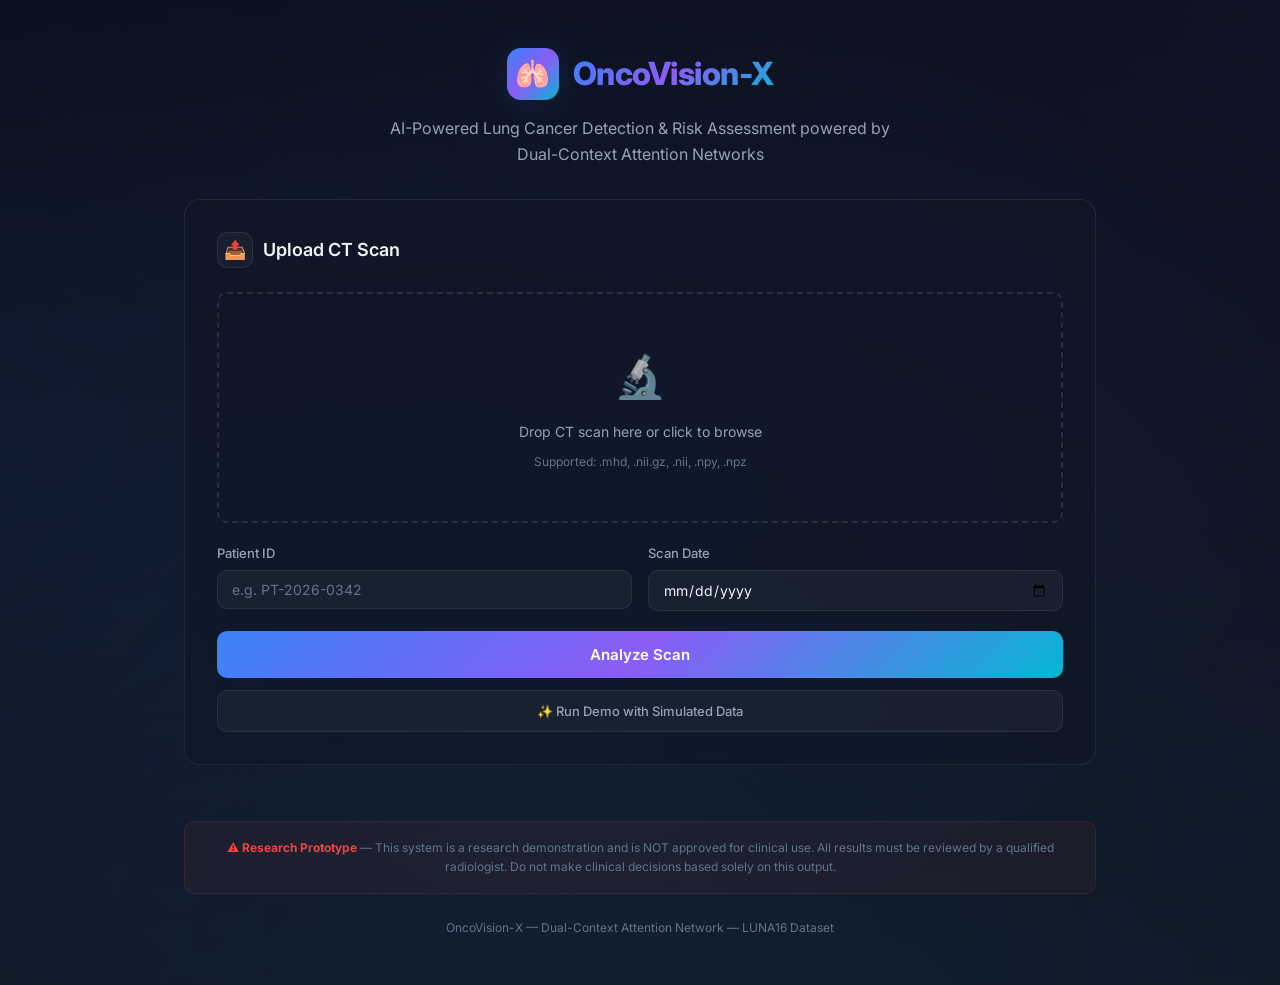
==== templates/index.html @ d979776e "feat: Implement initial lung cancer detection system with data processing, malignancy classification" ====
<!DOCTYPE html>
<html lang="en">
<head>
    <meta charset="UTF-8">
    <meta name="viewport" content="width=device-width, initial-scale=1.0">
    <title>OncoVision-X | AI-Powered Lung Cancer Detection & Risk Assessment</title>
    <meta name="description" content="OncoVision-X: Advanced AI system for lung nodule detection and cancer risk assessment using Dual-Context Attention Networks.">
    <link rel="preconnect" href="https://fonts.googleapis.com">
    <link href="https://fonts.googleapis.com/css2?family=Inter:wght@300;400;500;600;700;800&display=swap" rel="stylesheet">
    <style>
        /* ── Reset & Base ── */
        *, *::before, *::after { box-sizing: border-box; margin: 0; padding: 0; }

        :root {
            --bg-primary: #0a0e1a;
            --bg-secondary: #111827;
            --bg-card: rgba(17, 24, 39, 0.7);
            --bg-glass: rgba(255, 255, 255, 0.04);
            --border-glass: rgba(255, 255, 255, 0.08);
            --text-primary: #f1f5f9;
            --text-secondary: #94a3b8;
            --text-muted: #64748b;
            --accent-blue: #3b82f6;
            --accent-cyan: #06b6d4;
            --accent-purple: #8b5cf6;
            --risk-low: #10b981;
            --risk-low-bg: rgba(16, 185, 129, 0.12);
            --risk-moderate: #f59e0b;
            --risk-moderate-bg: rgba(245, 158, 11, 0.12);
            --risk-high: #ef4444;
            --risk-high-bg: rgba(239, 68, 68, 0.12);
            --gradient-primary: linear-gradient(135deg, #3b82f6 0%, #8b5cf6 50%, #06b6d4 100%);
            --gradient-dark: linear-gradient(180deg, #0a0e1a 0%, #111827 100%);
            --shadow-lg: 0 20px 60px rgba(0, 0, 0, 0.5);
            --shadow-glow: 0 0 40px rgba(59, 130, 246, 0.15);
            --radius: 16px;
            --radius-sm: 10px;
            --transition: 0.3s cubic-bezier(0.4, 0, 0.2, 1);
        }

        html { scroll-behavior: smooth; }

        body {
            font-family: 'Inter', -apple-system, BlinkMacSystemFont, sans-serif;
            background: var(--gradient-dark);
            color: var(--text-primary);
            min-height: 100vh;
            line-height: 1.6;
            -webkit-font-smoothing: antialiased;
        }

        /* ── Ambient Background ── */
        body::before {
            content: '';
            position: fixed;
            top: -50%;
            left: -50%;
            width: 200%;
            height: 200%;
            background: radial-gradient(ellipse at 20% 50%, rgba(59, 130, 246, 0.08) 0%, transparent 50%),
                        radial-gradient(ellipse at 80% 20%, rgba(139, 92, 246, 0.06) 0%, transparent 50%),
                        radial-gradient(ellipse at 50% 80%, rgba(6, 182, 212, 0.05) 0%, transparent 50%);
            z-index: 0;
            animation: ambientShift 20s ease-in-out infinite alternate;
        }

        @keyframes ambientShift {
            0% { transform: translate(0, 0) rotate(0deg); }
            100% { transform: translate(-3%, 3%) rotate(2deg); }
        }

        /* ── Layout ── */
        .container {
            max-width: 960px;
            margin: 0 auto;
            padding: 0 24px;
            position: relative;
            z-index: 1;
        }

        /* ── Header ── */
        header {
            padding: 48px 0 32px;
            text-align: center;
        }

        .logo {
            display: inline-flex;
            align-items: center;
            gap: 14px;
            margin-bottom: 16px;
        }

        .logo-icon {
            width: 52px;
            height: 52px;
            background: var(--gradient-primary);
            border-radius: 14px;
            display: flex;
            align-items: center;
            justify-content: center;
            font-size: 28px;
            box-shadow: var(--shadow-glow);
        }

        .logo-text {
            font-size: 32px;
            font-weight: 800;
            background: var(--gradient-primary);
            -webkit-background-clip: text;
            -webkit-text-fill-color: transparent;
            background-clip: text;
            letter-spacing: -0.5px;
        }

        header p {
            color: var(--text-secondary);
            font-size: 16px;
            font-weight: 400;
            max-width: 500px;
            margin: 0 auto;
        }

        /* ── Glass Card ── */
        .card {
            background: var(--bg-card);
            backdrop-filter: blur(20px);
            -webkit-backdrop-filter: blur(20px);
            border: 1px solid var(--border-glass);
            border-radius: var(--radius);
            padding: 32px;
            margin-bottom: 24px;
            transition: var(--transition);
        }

        .card:hover {
            border-color: rgba(255, 255, 255, 0.12);
            box-shadow: var(--shadow-glow);
        }

        .card-title {
            font-size: 18px;
            font-weight: 600;
            margin-bottom: 24px;
            color: var(--text-primary);
            display: flex;
            align-items: center;
            gap: 10px;
        }

        .card-title .icon {
            width: 36px;
            height: 36px;
            border-radius: var(--radius-sm);
            display: flex;
            align-items: center;
            justify-content: center;
            font-size: 18px;
            background: var(--bg-glass);
            border: 1px solid var(--border-glass);
        }

        /* ── Upload Form ── */
        .upload-zone {
            border: 2px dashed rgba(255, 255, 255, 0.1);
            border-radius: var(--radius-sm);
            padding: 48px 24px;
            text-align: center;
            cursor: pointer;
            transition: var(--transition);
            position: relative;
            overflow: hidden;
            margin-bottom: 20px;
        }

        .upload-zone:hover,
        .upload-zone.drag-over {
            border-color: var(--accent-blue);
            background: rgba(59, 130, 246, 0.04);
        }

        .upload-zone .upload-icon {
            font-size: 42px;
            margin-bottom: 12px;
            opacity: 0.7;
        }

        .upload-zone p {
            color: var(--text-secondary);
            font-size: 14px;
            margin-bottom: 4px;
        }

        .upload-zone .formats {
            font-size: 12px;
            color: var(--text-muted);
        }

        .upload-zone input[type="file"] {
            position: absolute;
            inset: 0;
            opacity: 0;
            cursor: pointer;
        }

        .file-selected {
            display: none;
            align-items: center;
            gap: 10px;
            padding: 12px 16px;
            background: rgba(59, 130, 246, 0.08);
            border: 1px solid rgba(59, 130, 246, 0.2);
            border-radius: var(--radius-sm);
            margin-bottom: 20px;
            font-size: 14px;
            color: var(--accent-blue);
        }

        .file-selected.visible { display: flex; }

        .form-row {
            display: grid;
            grid-template-columns: 1fr 1fr;
            gap: 16px;
            margin-bottom: 20px;
        }

        .form-group label {
            display: block;
            font-size: 13px;
            font-weight: 500;
            color: var(--text-secondary);
            margin-bottom: 6px;
        }

        .form-group input {
            width: 100%;
            padding: 10px 14px;
            border-radius: var(--radius-sm);
            border: 1px solid var(--border-glass);
            background: var(--bg-glass);
            color: var(--text-primary);
            font-family: inherit;
            font-size: 14px;
            transition: var(--transition);
        }

        .form-group input:focus {
            outline: none;
            border-color: var(--accent-blue);
            box-shadow: 0 0 0 3px rgba(59, 130, 246, 0.15);
        }

        .form-group input::placeholder {
            color: var(--text-muted);
        }

        .btn-primary {
            width: 100%;
            padding: 14px;
            border: none;
            border-radius: var(--radius-sm);
            background: var(--gradient-primary);
            color: white;
            font-family: inherit;
            font-size: 15px;
            font-weight: 600;
            cursor: pointer;
            transition: var(--transition);
            position: relative;
            overflow: hidden;
        }

        .btn-primary:hover {
            transform: translateY(-1px);
            box-shadow: 0 8px 30px rgba(59, 130, 246, 0.3);
        }

        .btn-primary:active {
            transform: translateY(0);
        }

        .btn-primary:disabled {
            opacity: 0.5;
            cursor: not-allowed;
            transform: none;
        }

        .btn-demo {
            width: 100%;
            padding: 12px;
            border: 1px solid var(--border-glass);
            border-radius: var(--radius-sm);
            background: var(--bg-glass);
            color: var(--text-secondary);
            font-family: inherit;
            font-size: 13px;
            font-weight: 500;
            cursor: pointer;
            transition: var(--transition);
            margin-top: 12px;
        }

        .btn-demo:hover {
            border-color: var(--accent-purple);
            color: var(--accent-purple);
            background: rgba(139, 92, 246, 0.06);
        }

        /* ── Loading ── */
        .loading {
            display: none;
            text-align: center;
            padding: 48px 0;
        }

        .loading.active { display: block; }

        .pulse-ring {
            width: 60px;
            height: 60px;
            border-radius: 50%;
            border: 3px solid var(--accent-blue);
            margin: 0 auto 20px;
            animation: pulseRing 1.5s ease-in-out infinite;
        }

        @keyframes pulseRing {
            0% { transform: scale(0.8); opacity: 1; border-color: var(--accent-blue); }
            50% { transform: scale(1.1); opacity: 0.5; border-color: var(--accent-purple); }
            100% { transform: scale(0.8); opacity: 1; border-color: var(--accent-blue); }
        }

        .loading p {
            color: var(--text-secondary);
            font-size: 14px;
            animation: fadeInOut 2s ease-in-out infinite;
        }

        @keyframes fadeInOut {
            0%, 100% { opacity: 0.5; }
            50% { opacity: 1; }
        }

        /* ── Results ── */
        #results { display: none; }
        #results.visible { display: block; animation: slideUp 0.5s ease; }

        @keyframes slideUp {
            from { opacity: 0; transform: translateY(20px); }
            to { opacity: 1; transform: translateY(0); }
        }

        /* Risk Badge */
        .risk-badge {
            display: inline-flex;
            align-items: center;
            gap: 8px;
            padding: 8px 20px;
            border-radius: 100px;
            font-size: 14px;
            font-weight: 600;
            letter-spacing: 0.5px;
        }

        .risk-badge.low {
            background: var(--risk-low-bg);
            color: var(--risk-low);
            border: 1px solid rgba(16, 185, 129, 0.25);
        }

        .risk-badge.moderate, .risk-badge.medium {
            background: var(--risk-moderate-bg);
            color: var(--risk-moderate);
            border: 1px solid rgba(245, 158, 11, 0.25);
        }

        .risk-badge.high {
            background: var(--risk-high-bg);
            color: var(--risk-high);
            border: 1px solid rgba(239, 68, 68, 0.25);
        }

        /* Overview Card */
        .overview {
            text-align: center;
            padding: 40px 32px;
        }

        .overview .risk-score {
            font-size: 64px;
            font-weight: 800;
            margin: 16px 0 4px;
            letter-spacing: -2px;
        }

        .overview .risk-score.low { color: var(--risk-low); }
        .overview .risk-score.moderate, .overview .risk-score.medium { color: var(--risk-moderate); }
        .overview .risk-score.high { color: var(--risk-high); }

        .overview .risk-label {
            font-size: 13px;
            color: var(--text-muted);
            text-transform: uppercase;
            letter-spacing: 1.5px;
            margin-bottom: 20px;
        }

        .stat-row {
            display: flex;
            justify-content: center;
            gap: 40px;
            margin-top: 24px;
            padding-top: 24px;
            border-top: 1px solid var(--border-glass);
        }

        .stat {
            text-align: center;
        }

        .stat-value {
            font-size: 24px;
            font-weight: 700;
            color: var(--text-primary);
        }

        .stat-label {
            font-size: 12px;
            color: var(--text-muted);
            text-transform: uppercase;
            letter-spacing: 1px;
            margin-top: 2px;
        }

        /* Nodule Cards */
        .nodule-card {
            background: var(--bg-glass);
            border: 1px solid var(--border-glass);
            border-radius: var(--radius-sm);
            padding: 20px;
            margin-bottom: 12px;
            transition: var(--transition);
        }

        .nodule-card:hover {
            border-color: rgba(255, 255, 255, 0.15);
            transform: translateX(4px);
        }

        .nodule-header {
            display: flex;
            justify-content: space-between;
            align-items: center;
            margin-bottom: 14px;
        }

        .nodule-id {
            font-weight: 600;
            font-size: 15px;
        }

        .nodule-details {
            display: grid;
            grid-template-columns: 1fr 1fr;
            gap: 10px;
        }

        .detail {
            display: flex;
            flex-direction: column;
            gap: 2px;
        }

        .detail-label {
            font-size: 11px;
            color: var(--text-muted);
            text-transform: uppercase;
            letter-spacing: 0.5px;
        }

        .detail-value {
            font-size: 14px;
            font-weight: 500;
        }

        /* Probability Bar */
        .prob-bar-container {
            grid-column: 1 / -1;
            margin-top: 6px;
        }

        .prob-bar-bg {
            width: 100%;
            height: 6px;
            background: rgba(255, 255, 255, 0.06);
            border-radius: 3px;
            overflow: hidden;
            margin-top: 6px;
        }

        .prob-bar-fill {
            height: 100%;
            border-radius: 3px;
            transition: width 1s ease;
        }

        .prob-bar-fill.low { background: var(--risk-low); }
        .prob-bar-fill.moderate, .prob-bar-fill.medium { background: var(--risk-moderate); }
        .prob-bar-fill.high { background: var(--risk-high); }

        /* CT Visualization */
        .viz-container { margin-bottom: 24px; }
        .viz-container img {
            width: 100%;
            border-radius: var(--radius-sm);
            border: 1px solid var(--border-glass);
        }
        .viz-container .viz-caption {
            font-size: 12px;
            color: var(--text-muted);
            margin-top: 8px;
            text-align: center;
        }

        /* Timing */
        .timing-row {
            display: flex;
            justify-content: center;
            gap: 24px;
            padding-top: 12px;
            margin-top: 12px;
            border-top: 1px solid var(--border-glass);
        }
        .timing-item {
            font-size: 12px;
            color: var(--text-muted);
        }
        .timing-item span {
            color: var(--accent-cyan);
            font-weight: 600;
        }

        /* Analyze Again */
        .btn-again {
            display: inline-block;
            margin-top: 20px;
            padding: 12px 32px;
            border: 1px solid var(--border-glass);
            border-radius: var(--radius-sm);
            background: var(--bg-glass);
            color: var(--text-secondary);
            font-family: inherit;
            font-size: 14px;
            font-weight: 500;
            cursor: pointer;
            transition: var(--transition);
        }
        .btn-again:hover {
            border-color: var(--accent-blue);
            color: var(--accent-blue);
        }

        /* Recommendation */
        .recommendation {
            padding: 20px 24px;
            border-left: 3px solid var(--accent-blue);
        }

        .recommendation h4 {
            font-size: 14px;
            font-weight: 600;
            margin-bottom: 8px;
            color: var(--text-primary);
        }

        .recommendation p {
            color: var(--text-secondary);
            font-size: 14px;
            line-height: 1.7;
        }

        /* ── Footer ── */
        footer {
            text-align: center;
            padding: 32px 0 48px;
        }

        .disclaimer {
            background: rgba(239, 68, 68, 0.06);
            border: 1px solid rgba(239, 68, 68, 0.15);
            border-radius: var(--radius-sm);
            padding: 16px 24px;
            margin-bottom: 24px;
        }

        .disclaimer p {
            font-size: 12px;
            color: var(--text-muted);
            line-height: 1.6;
        }

        .disclaimer strong {
            color: var(--risk-high);
        }

        footer .credits {
            font-size: 12px;
            color: var(--text-muted);
        }

        /* ── Responsive ── */
        @media (max-width: 640px) {
            header { padding: 32px 0 24px; }
            .logo-text { font-size: 24px; }
            .card { padding: 24px; }
            .form-row { grid-template-columns: 1fr; }
            .overview .risk-score { font-size: 48px; }
            .stat-row { gap: 24px; }
            .nodule-details { grid-template-columns: 1fr; }
        }
    </style>
</head>
<body>
    <div class="container">
        <!-- Header -->
        <header>
            <div class="logo">
                <div class="logo-icon">🫁</div>
                <span class="logo-text">OncoVision-X</span>
            </div>
            <p>AI-Powered Lung Cancer Detection &amp; Risk Assessment powered by Dual-Context Attention Networks</p>
        </header>

        <!-- Upload Card -->
        <div class="card" id="uploadCard">
            <div class="card-title">
                <span class="icon">📤</span>
                Upload CT Scan
            </div>

            <form id="uploadForm" enctype="multipart/form-data">
                <div class="upload-zone" id="uploadZone">
                    <div class="upload-icon">🔬</div>
                    <p>Drop CT scan here or click to browse</p>
                    <span class="formats">Supported: .mhd, .nii.gz, .nii, .npy, .npz</span>
                    <input type="file" name="ct_scan" id="fileInput" accept=".mhd,.nii,.nii.gz,.npy,.npz">
                </div>

                <div class="file-selected" id="fileSelected">
                    <span>📎</span>
                    <span id="fileName">No file selected</span>
                </div>

                <div class="form-row">
                    <div class="form-group">
                        <label for="patientId">Patient ID</label>
                        <input type="text" id="patientId" name="patient_id" placeholder="e.g. PT-2026-0342">
                    </div>
                    <div class="form-group">
                        <label for="scanDate">Scan Date</label>
                        <input type="date" id="scanDate" name="scan_date">
                    </div>
                </div>

                <button type="submit" class="btn-primary" id="analyzeBtn">
                    Analyze Scan
                </button>

                <button type="button" class="btn-demo" id="demoBtn">
                    ✨ Run Demo with Simulated Data
                </button>
            </form>
        </div>

        <!-- Loading -->
        <div class="loading" id="loading">
            <div class="pulse-ring"></div>
            <p>Analyzing CT scan with DCA-Net...</p>
        </div>

        <!-- Results -->
        <div id="results">
            <!-- Overview -->
            <div class="card overview" id="overviewCard">
                <div id="riskBadge" class="risk-badge">—</div>
                <div id="riskScoreDisplay" class="risk-score">—</div>
                <div class="risk-label">Risk Score</div>

                <div class="stat-row">
                    <div class="stat">
                        <div class="stat-value" id="noduleCount">0</div>
                        <div class="stat-label">Nodules Found</div>
                    </div>
                    <div class="stat">
                        <div class="stat-value" id="patientIdDisplay">—</div>
                        <div class="stat-label">Patient ID</div>
                    </div>
                    <div class="stat">
                        <div class="stat-value" id="scanDateDisplay">—</div>
                        <div class="stat-label">Scan Date</div>
                    </div>
                </div>
            </div>

            <!-- CT Visualization -->
            <div class="card" id="vizCard" style="display:none;">
                <div class="card-title">
                    <span class="icon">🖼️</span>
                    CT Scan Visualization
                </div>
                <div class="viz-container">
                    <img id="vizImage" src="" alt="CT scan with detected nodules">
                    <p class="viz-caption">Detected nodules highlighted — <span style="color:#ef4444">●</span> HIGH <span style="color:#f59e0b">●</span> MEDIUM <span style="color:#10b981">●</span> LOW</p>
                </div>
            </div>

            <!-- Nodule Details -->
            <div class="card" id="nodulesCard">
                <div class="card-title">
                    <span class="icon">🔍</span>
                    Detected Nodules
                </div>
                <div id="nodulesList"></div>
            </div>

            <!-- Recommendation -->
            <div class="card recommendation" id="recommendationCard">
                <h4>📋 Clinical Recommendation</h4>
                <p id="recommendationText">—</p>
            </div>

            <div style="text-align:center">
                <button class="btn-again" id="againBtn">← Analyze Another Scan</button>
            </div>
        </div>

        <!-- Footer -->
        <footer>
            <div class="disclaimer">
                <p><strong>⚠ Research Prototype</strong> — This system is a research demonstration and is NOT approved for clinical use. All results must be reviewed by a qualified radiologist. Do not make clinical decisions based solely on this output.</p>
            </div>
            <p class="credits">OncoVision-X &mdash; Dual-Context Attention Network &mdash; LUNA16 Dataset</p>
        </footer>
    </div>

    <script>
        // ── File Upload UX ──
        const uploadZone = document.getElementById('uploadZone');
        const fileInput = document.getElementById('fileInput');
        const fileSelected = document.getElementById('fileSelected');
        const fileName = document.getElementById('fileName');

        fileInput.addEventListener('change', () => {
            if (fileInput.files.length > 0) {
                fileName.textContent = fileInput.files[0].name;
                fileSelected.classList.add('visible');
            }
        });

        uploadZone.addEventListener('dragover', (e) => {
            e.preventDefault();
            uploadZone.classList.add('drag-over');
        });

        uploadZone.addEventListener('dragleave', () => {
            uploadZone.classList.remove('drag-over');
        });

        uploadZone.addEventListener('drop', (e) => {
            e.preventDefault();
            uploadZone.classList.remove('drag-over');
            if (e.dataTransfer.files.length > 0) {
                fileInput.files = e.dataTransfer.files;
                fileName.textContent = e.dataTransfer.files[0].name;
                fileSelected.classList.add('visible');
            }
        });

        // ── Form Submit (Real Predict) ──
        document.getElementById('uploadForm').addEventListener('submit', async (e) => {
            e.preventDefault();
            const formData = new FormData(e.target);
            await analyze('/api/analyze', formData);
        });

        // ── Demo Button ──
        document.getElementById('demoBtn').addEventListener('click', async () => {
            const formData = new FormData();
            formData.append('patient_id', document.getElementById('patientId').value || 'DEMO-001');
            formData.append('scan_date', document.getElementById('scanDate').value || new Date().toISOString().slice(0, 10));
            await analyze('/api/demo-analyze', formData);
        });

        // ── Analyze Again ──
        document.getElementById('againBtn').addEventListener('click', () => {
            document.getElementById('results').classList.remove('visible');
            document.getElementById('uploadCard').style.display = 'block';
        });

        // ── Analyze ──
        async function analyze(endpoint, formData) {
            const loading = document.getElementById('loading');
            const results = document.getElementById('results');
            const uploadCard = document.getElementById('uploadCard');

            // Show loading
            uploadCard.style.display = 'none';
            loading.classList.add('active');
            results.classList.remove('visible');

            try {
                const response = await fetch(endpoint, { method: 'POST', body: formData });
                const data = await response.json();

                if (data.status === 'error') {
                    alert('Error: ' + data.message);
                    uploadCard.style.display = 'block';
                    loading.classList.remove('active');
                    return;
                }

                displayResults(data);
            } catch (err) {
                alert('Network error: ' + err.message);
                uploadCard.style.display = 'block';
            } finally {
                loading.classList.remove('active');
            }
        }

        // ── Display Results ──
        function displayResults(data) {
            const analysis = data.analysis;
            const riskClass = analysis.overall_risk.toLowerCase();

            // Overview
            const badge = document.getElementById('riskBadge');
            badge.className = 'risk-badge ' + riskClass;
            badge.textContent = analysis.overall_risk + ' RISK';

            const score = document.getElementById('riskScoreDisplay');
            score.className = 'risk-score ' + riskClass;
            animateNumber(score, analysis.risk_score, '%');

            document.getElementById('noduleCount').textContent = analysis.num_nodules_detected;
            document.getElementById('patientIdDisplay').textContent = data.patient_id || '—';
            document.getElementById('scanDateDisplay').textContent = data.scan_date || '—';

            // Nodules
            const list = document.getElementById('nodulesList');
            list.innerHTML = '';

            analysis.nodules.forEach(nodule => {
                const risk = nodule.risk_level.toLowerCase();
                const card = document.createElement('div');
                card.className = 'nodule-card';
                card.innerHTML = `
                    <div class="nodule-header">
                        <span class="nodule-id">Nodule #${nodule.nodule_id}</span>
                        <span class="risk-badge ${risk}">${nodule.risk_level}</span>
                    </div>
                    <div class="nodule-details">
                        <div class="detail">
                            <span class="detail-label">Location</span>
                            <span class="detail-value">${nodule.location || 'N/A'}</span>
                        </div>
                        <div class="detail">
                            <span class="detail-label">Detection Confidence</span>
                            <span class="detail-value">${nodule.detection_confidence != null ? nodule.detection_confidence + '%' : 'N/A'}</span>
                        </div>
                        <div class="detail">
                            <span class="detail-label">Malignancy Probability</span>
                            <span class="detail-value" style="color: var(--risk-${risk}); font-weight: 600;">${nodule.malignancy_probability}%</span>
                        </div>
                        <div class="detail">
                            <span class="detail-label">Recommendation</span>
                            <span class="detail-value">${nodule.recommendation}</span>
                        </div>
                        <div class="prob-bar-container">
                            <span class="detail-label">Malignancy Score</span>
                            <div class="prob-bar-bg">
                                <div class="prob-bar-fill ${risk}" style="width: 0%;" data-width="${nodule.malignancy_probability}%"></div>
                            </div>
                        </div>
                    </div>
                `;
                list.appendChild(card);
            });

            // Animate probability bars
            setTimeout(() => {
                document.querySelectorAll('.prob-bar-fill').forEach(bar => {
                    bar.style.width = bar.dataset.width;
                });
            }, 100);

            // Visualization
            const vizCard = document.getElementById('vizCard');
            if (data.visualization) {
                document.getElementById('vizImage').src = 'data:image/png;base64,' + data.visualization;
                vizCard.style.display = 'block';
            } else {
                vizCard.style.display = 'none';
            }

            // Recommendation
            document.getElementById('recommendationText').textContent = data.next_steps;

            // Timing
            if (data.timing) {
                let timingHtml = '<div class="timing-row">';
                if (data.timing.preprocess_sec != null) timingHtml += `<div class="timing-item">Preprocess: <span>${data.timing.preprocess_sec}s</span></div>`;
                if (data.timing.detect_sec != null) timingHtml += `<div class="timing-item">Detection: <span>${data.timing.detect_sec}s</span></div>`;
                timingHtml += `<div class="timing-item">Total: <span>${data.timing.total_sec}s</span></div></div>`;
                document.getElementById('recommendationCard').insertAdjacentHTML('beforeend', timingHtml);
            }

            // Show results
            document.getElementById('results').classList.add('visible');
        }

        // ── Number Animation ──
        function animateNumber(el, target, suffix) {
            let current = 0;
            const step = target / 40;
            const interval = setInterval(() => {
                current += step;
                if (current >= target) {
                    current = target;
                    clearInterval(interval);
                }
                el.textContent = current.toFixed(1) + suffix;
            }, 25);
        }
    </script>
</body>
</html>
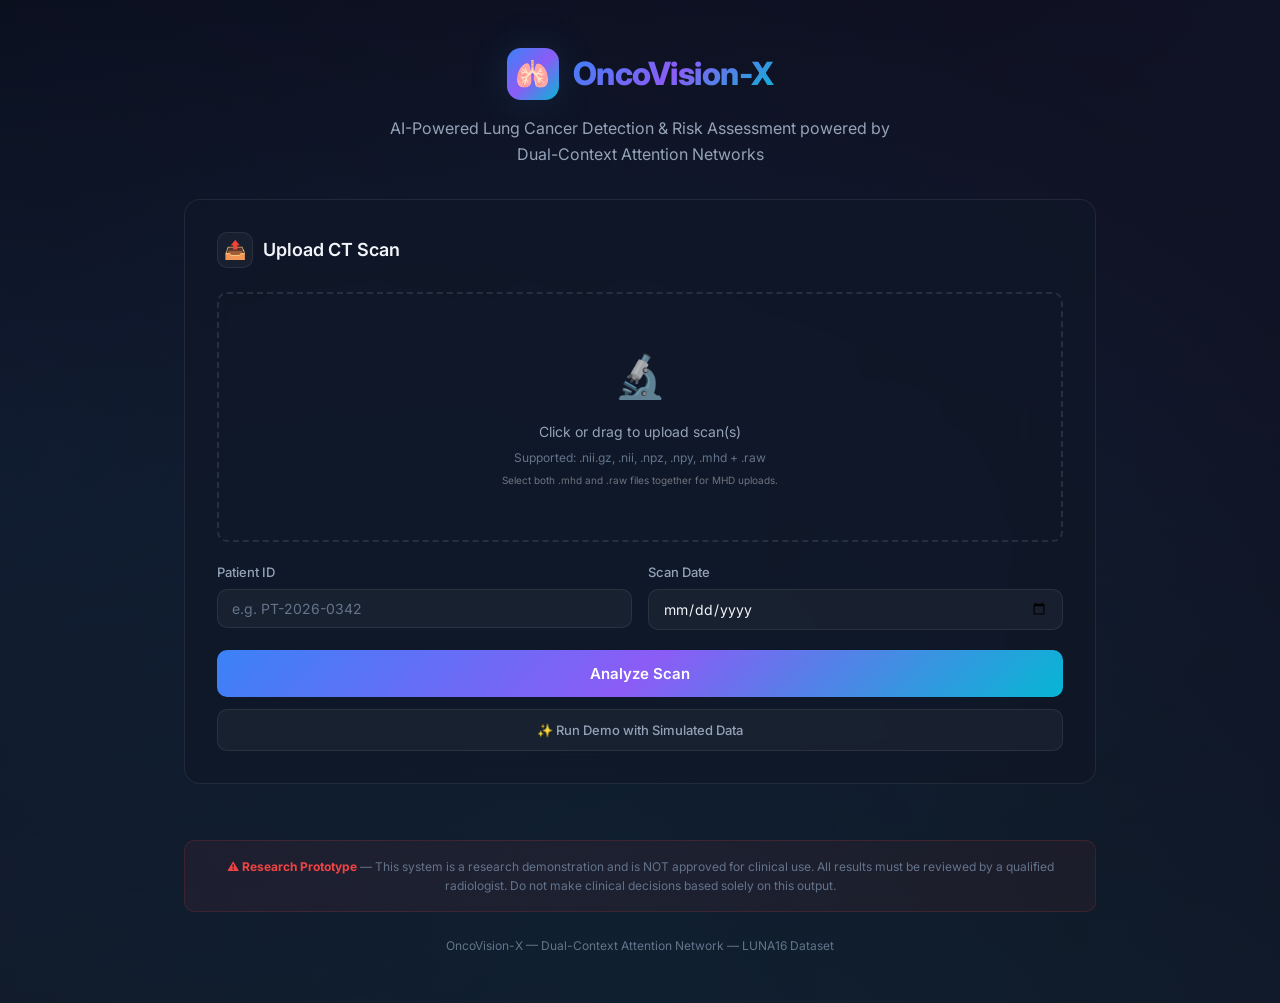
==== commit bda578e2: "refactor: Streamline end-to-end pipeline for app compatibility, refining NMS and removing explicit c" ====
--- a/templates/index.html
+++ b/templates/index.html
@@ -642,9 +642,12 @@
             <form id="uploadForm" enctype="multipart/form-data">
                 <div class="upload-zone" id="uploadZone">
                     <div class="upload-icon">🔬</div>
-                    <p>Drop CT scan here or click to browse</p>
-                    <span class="formats">Supported: .mhd, .nii.gz, .nii, .npy, .npz</span>
-                    <input type="file" name="ct_scan" id="fileInput" accept=".mhd,.nii,.nii.gz,.npy,.npz">
+                    <p>Click or drag to upload scan(s)</p>
+                    <p class="formats">Supported: .nii.gz, .nii, .npz, .npy, .mhd + .raw</p>
+                    <p style="font-size: 10px; color: rgba(255,255,255,0.4); margin-top: 5px;">
+                        Select both .mhd and .raw files together for MHD uploads.
+                    </p>
+                    <input type="file" name="ct_scan" id="fileInput" accept=".mhd,.raw,.zraw,.nii,.nii.gz,.npy,.npz" multiple>
                 </div>
 
                 <div class="file-selected" id="fileSelected">
@@ -728,6 +731,7 @@
             <div class="card recommendation" id="recommendationCard">
                 <h4>📋 Clinical Recommendation</h4>
                 <p id="recommendationText">—</p>
+                <div id="timingContainer"></div>
             </div>
 
             <div style="text-align:center">
@@ -753,7 +757,11 @@
 
         fileInput.addEventListener('change', () => {
             if (fileInput.files.length > 0) {
-                fileName.textContent = fileInput.files[0].name;
+                if (fileInput.files.length === 1) {
+                    fileName.textContent = fileInput.files[0].name;
+                } else {
+                    fileName.textContent = `${fileInput.files.length} files selected`;
+                }
                 fileSelected.classList.add('visible');
             }
         });
@@ -772,7 +780,11 @@
             uploadZone.classList.remove('drag-over');
             if (e.dataTransfer.files.length > 0) {
                 fileInput.files = e.dataTransfer.files;
-                fileName.textContent = e.dataTransfer.files[0].name;
+                if (fileInput.files.length === 1) {
+                    fileName.textContent = fileInput.files[0].name;
+                } else {
+                    fileName.textContent = `${fileInput.files.length} files selected`;
+                }
                 fileSelected.classList.add('visible');
             }
         });
@@ -853,6 +865,8 @@
 
             analysis.nodules.forEach(nodule => {
                 const risk = nodule.risk_level.toLowerCase();
+                const malignancyProbability = Number(nodule.malignancy_probability ?? 0);
+                const scoreWidth = `${Math.max(0, Math.min(100, malignancyProbability))}%`;
                 const card = document.createElement('div');
                 card.className = 'nodule-card';
                 card.innerHTML = `
@@ -871,16 +885,16 @@
                         </div>
                         <div class="detail">
                             <span class="detail-label">Malignancy Probability</span>
-                            <span class="detail-value" style="color: var(--risk-${risk}); font-weight: 600;">${nodule.malignancy_probability}%</span>
+                            <span class="detail-value" style="color: var(--risk-${risk}); font-weight: 600;">${malignancyProbability.toFixed(1)}%</span>
                         </div>
                         <div class="detail">
                             <span class="detail-label">Recommendation</span>
-                            <span class="detail-value">${nodule.recommendation}</span>
+                            <span class="detail-value">${nodule.recommendation || '—'}</span>
                         </div>
                         <div class="prob-bar-container">
                             <span class="detail-label">Malignancy Score</span>
                             <div class="prob-bar-bg">
-                                <div class="prob-bar-fill ${risk}" style="width: 0%;" data-width="${nodule.malignancy_probability}%"></div>
+                                <div class="prob-bar-fill ${risk}" style="width: 0%;" data-width="${scoreWidth}"></div>
                             </div>
                         </div>
                     </div>
@@ -905,15 +919,17 @@
             }
 
             // Recommendation
-            document.getElementById('recommendationText').textContent = data.next_steps;
+            document.getElementById('recommendationText').textContent = data.next_steps || '—';
 
             // Timing
+            const timingContainer = document.getElementById('timingContainer');
+            timingContainer.innerHTML = '';
             if (data.timing) {
                 let timingHtml = '<div class="timing-row">';
                 if (data.timing.preprocess_sec != null) timingHtml += `<div class="timing-item">Preprocess: <span>${data.timing.preprocess_sec}s</span></div>`;
                 if (data.timing.detect_sec != null) timingHtml += `<div class="timing-item">Detection: <span>${data.timing.detect_sec}s</span></div>`;
                 timingHtml += `<div class="timing-item">Total: <span>${data.timing.total_sec}s</span></div></div>`;
-                document.getElementById('recommendationCard').insertAdjacentHTML('beforeend', timingHtml);
+                timingContainer.insertAdjacentHTML('beforeend', timingHtml);
             }
 
             // Show results
